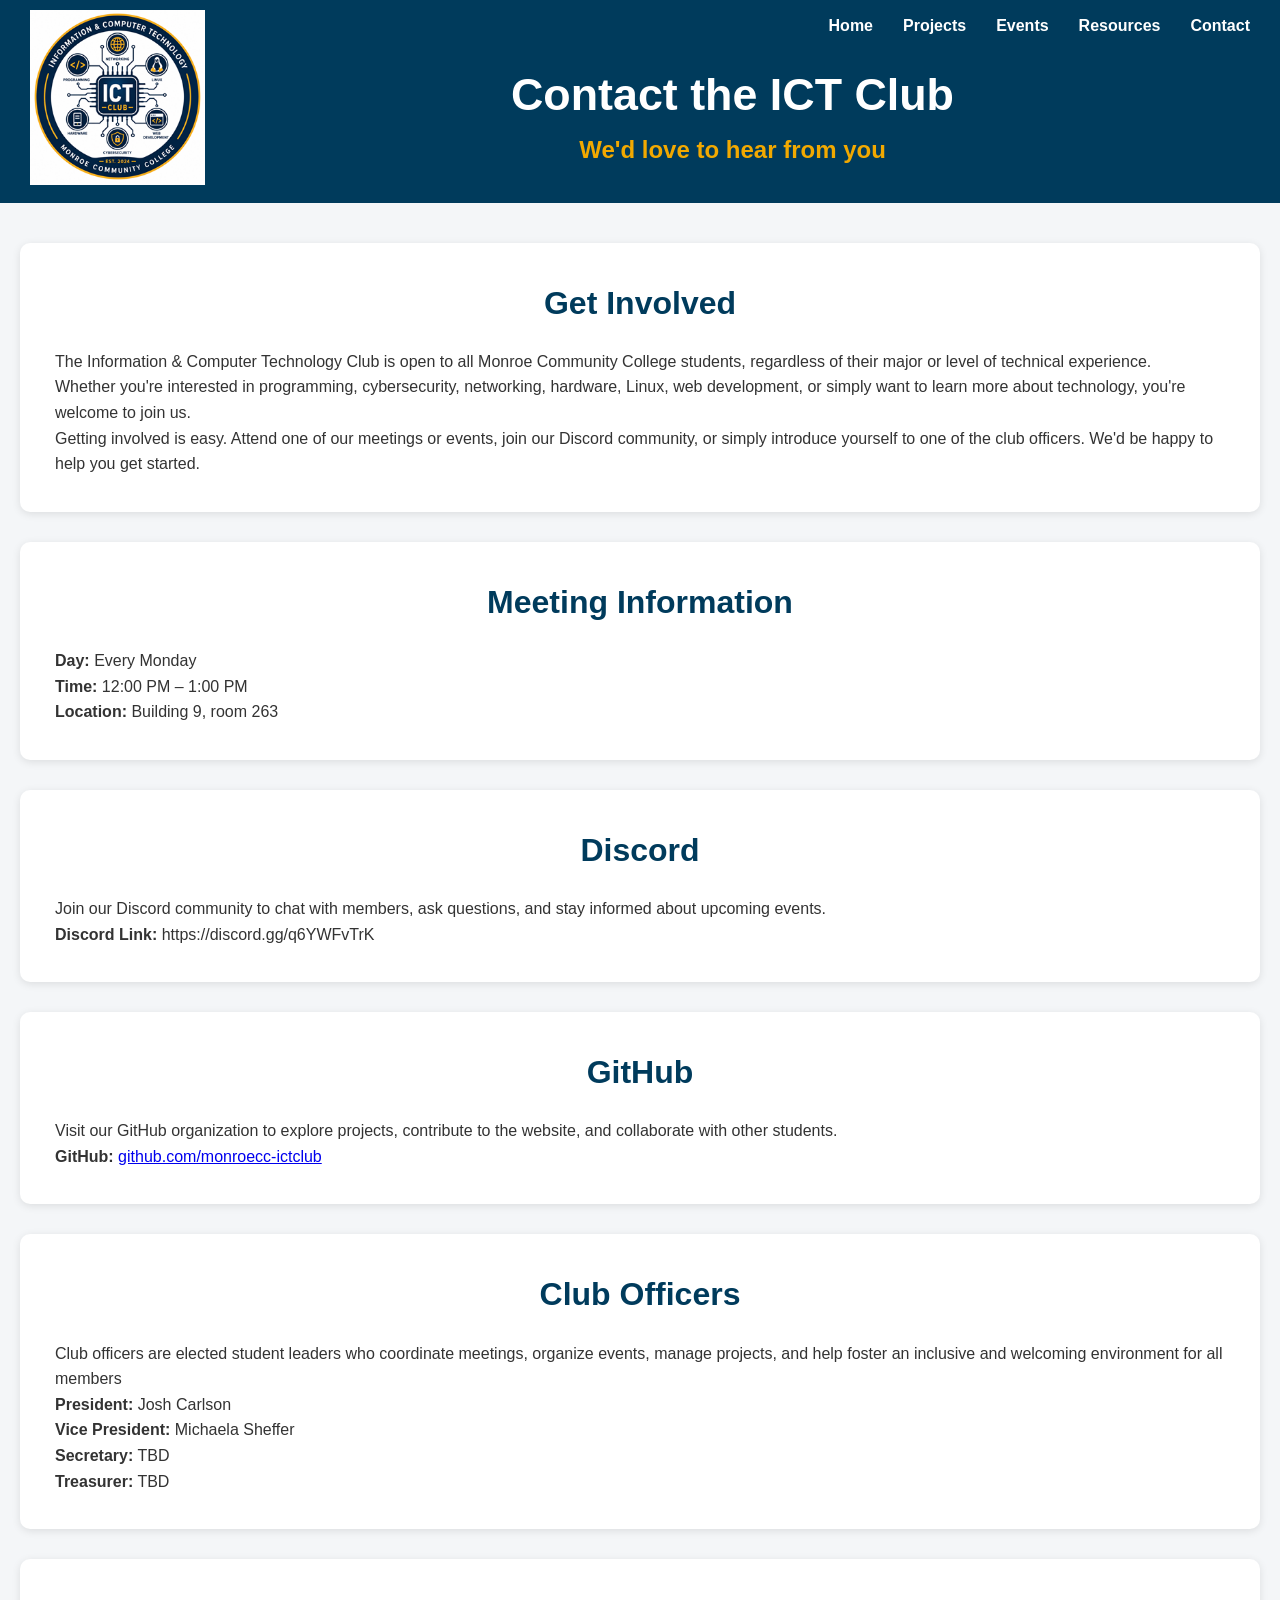
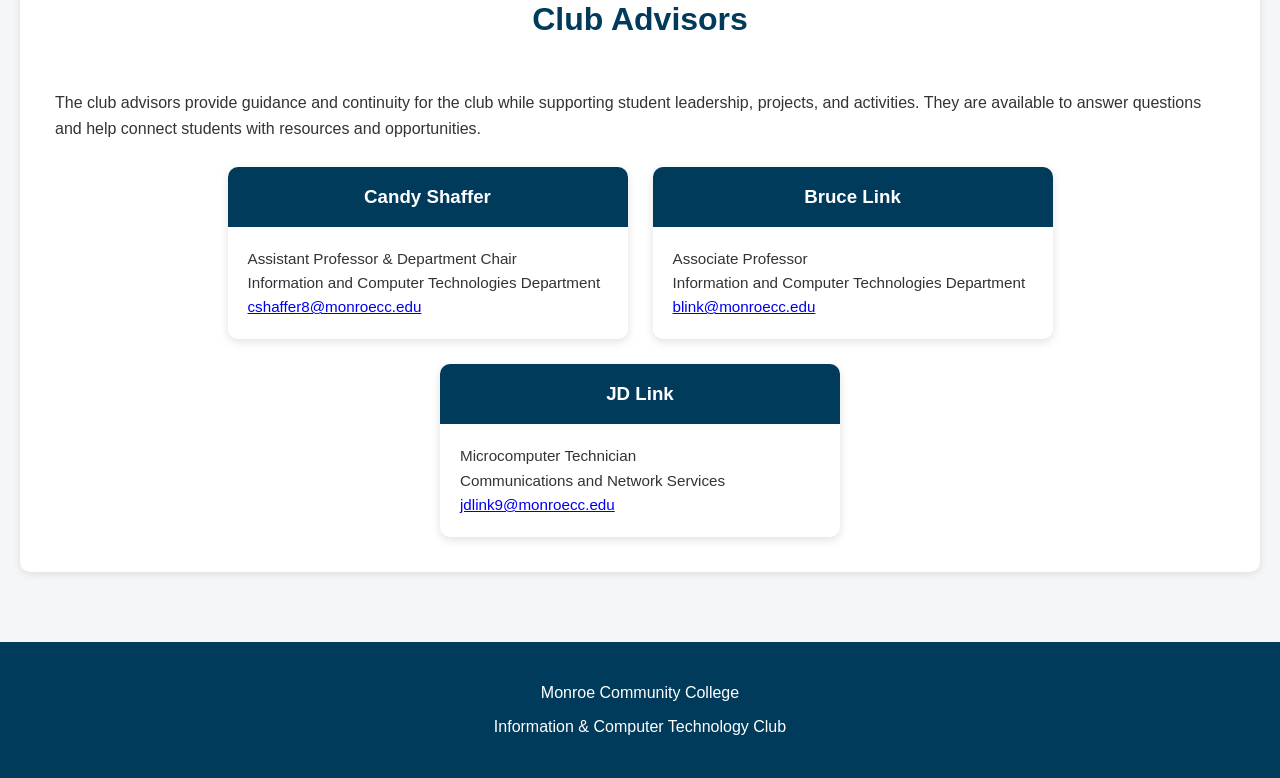
==== contact.html @ a5f33653 "Revise contact.html with updated information Updated contact page with new club officer names and Di" ====
<!DOCTYPE html>

<!--
===========================================================
FILE:       contact.html

DESCRIPTION:
    Contact page for the Monroe Community College
    Information & Computer Technology Club website.

    Provides information on how to get involved with
    the club, including meeting information, Discord,
    GitHub, club officers, and faculty advisors.

AUTHOR:
    Monroe Community College
    Information & Computer Technology Club

===========================================================
-->

<html lang="en">

<head>
    <meta charset="UTF-8">
    <meta name="viewport" content="width=device-width, initial-scale=1.0">
    <title>Contact - ICT Club</title>
    <link rel="stylesheet" href="styles.css">
</head>

<body>
    <header>
        <div class="header-layout">
            <div class="logo">
                <a href="index.html">
                    <img src="images/ict_club_logo.png" alt="ICT Club Logo">
                </a>
            </div>

            <div class="header-content">
                <nav>
                    <ul class="nav-links">
                        <li><a href="index.html">Home</a></li>
                        <li><a href="projects.html">Projects</a></li>
                        <li><a href="events.html">Events</a></li>
                        <li><a href="resources.html">Resources</a></li>
                        <li><a href="contact.html">Contact</a></li>
                    </ul>
                </nav>

                <div class="hero">
                    <h1>Contact the ICT Club</h1>
                    <h2>We'd love to hear from you</h2>
                </div>
            </div>
        </div>
    </header>

    <main>
        <section class="section-box">
            <h2>Get Involved</h2>
            <p>
                The Information & Computer Technology Club is open to all
                Monroe Community College students, regardless of their major
                or level of technical experience.
            </p>
            <p>
                Whether you're interested in programming, cybersecurity,
                networking, hardware, Linux, web development, or simply want
                to learn more about technology, you're welcome to join us.
            </p>
            <p>
                Getting involved is easy. Attend one of our meetings or
                events, join our Discord community, or simply introduce
                yourself to one of the club officers. We'd be happy to help
                you get started.
            </p>
        </section>

        <section class="section-box">
            <h2>Meeting Information</h2>
            <p>
                <strong>Day:</strong> Every Monday
            </p>
            <p>
                <strong>Time:</strong> 12:00 PM – 1:00 PM
            </p>
            <p>
                <strong>Location:</strong> Building 9, room 263
            </p>
        </section>

        <section class="section-box">
            <h2>Discord</h2>
            <p>
                Join our Discord community to chat with members, ask
                questions, and stay informed about upcoming events.
            </p>
            <p>
                <strong>Discord Link:</strong> https://discord.gg/q6YWFvTrK
            </p>
        </section>

        <section class="section-box">
            <h2>GitHub</h2>
            <p>
                Visit our GitHub organization to explore projects,
                contribute to the website, and collaborate with other
                students.
            </p>
            <p>
                <strong>GitHub:</strong>
                <a href="https://github.com/monroecc-ictclub">
                    github.com/monroecc-ictclub
                </a>
            </p>
        </section>

        <section class="section-box">
            <h2>Club Officers</h2>
            <p>
                Club officers are elected student leaders who coordinate meetings, organize events,
                manage projects, and help foster an inclusive and welcoming environment for all members
            </p>
            <p>
                <strong>President:</strong>
                Josh Carlson
            </p>
            <p>
                <strong>Vice President:</strong>
                Michaela Sheffer
            </p>
            <p>
                <strong>Secretary:</strong>
                TBD
            </p>
            <p>
                <strong>Treasurer:</strong>
                TBD
            </p>
        </section>

        <section class="section-box">
            <div class="card-container">

                <h2>Club Advisors</h2>
                <p>
                    The club advisors provide guidance and continuity for the club while
                    supporting student leadership, projects, and activities. They are available
                    to answer questions and help connect students with resources and opportunities.
                </p>

                <div class="card card-wide">
                    <h3>Candy Shaffer</h3>
                    <p>
                        Assistant Professor & Department Chair<br>
                        Information and Computer Technologies Department<br>
                        <a href="mailto:cshaffer8@monroecc.edu">
                            cshaffer8@monroecc.edu
                        </a>
                </div>
                <div class="card card-wide">
                    <h3>Bruce Link</h3>
                    <p>
                        Associate Professor<br>
                        Information and Computer Technologies Department <br>
                        <a href="mailto:blink@monroecc.edu">
                            blink@monroecc.edu
                        </a>
                </div>
                <div class="card card-wide">
                    <h3>JD Link</h3>
                    <p>
                        Microcomputer Technician<br>
                        Communications and Network Services<br>
                        <a href="mailto:jdlink9@monroecc.edu">
                            jdlink9@monroecc.edu
                        </a>
                </div>
            </div>

        </section>
    </main>

    <footer>
        <p>
            Monroe Community College
        </p>
        <p>
            Information &amp; Computer Technology Club
        </p>
    </footer>
</body>

</html>
---- styles.css ----
/*==========================================================
FILE:       styles.css

DESCRIPTION:
    Cascading Style Sheet (CSS) for the Monroe Community
    College Information & Computer Technology Club website.

    This file defines the visual appearance of the website,
    including layout, colors, typography, navigation,
    buttons, cards, responsive design, and page formatting.

NOTES:
    - Keep related styles grouped together.
    - Add new sections using the standard comment format.
    - Update existing styles when possible rather than
      creating duplicate rules.

AUTHOR:
    Monroe Community College
    Information & Computer Technology Club

==========================================================*/


/*==================================================
    General Styles
==================================================*/
* {
    margin: 0;
    padding: 0;
    box-sizing: border-box;
}

/* Defines the formatting of the page body */
body {
    font-family: Arial, Helvetica, sans-serif;
    background-color: #F4F6F8;
    color: #333333;
    line-height: 1.6;
}

/* Defines the formatting of page sections */
main {
    max-width: 1400px;
    margin: 0 auto;
    padding: 40px 20px;
}

/* Defines the formatting of section areas */
section {
    margin-bottom: 60px;
}

/*==================================================
    Header

    Defines the website header displayed at
    the top of each page.
==================================================
*/

/* Defines the formatting of level 1, 2, and 3 headings */
h1,
h2,
h3 {
    color: #003B5C;
}

/* Defines the formatting of level 2 headings */
h2 {
    margin-bottom: 20px;
    font-size: 2rem;
    text-align: center;
}

/*==================================================
    Header
==================================================*/

/* Defines the formatting of the website header */
header {
    background-color: #003B5C;
    color: white;
    padding: 10px 30px 10px 30px;
}

/* Defines the formatting of headings within the website header */
header h1,
header h2,
header p {
    color: white;
}

/*==================================================
    Header Layout

    Defines the layout of the logo,
    navigation, and hero section within
    the page header.
==================================================*/

/* Defines the overall header layout */
.header-layout {
    display: flex;
    align-items: center;
    gap: 10px;
}

/* Defines the logo container */
.logo {
    flex: 0 0 auto;
}

/* Defines the logo image size */
.logo img {
    width: 175px;
    height: auto;
}

/* Defines the header content area */
.header-content {
    flex: 1;
}

/*==================================================
    Navigation

    Defines the formatting of the website
    navigation menu.
==================================================*/

/* Defines the formatting of the navigation bar */
nav {
    display: flex;
    justify-content: flex-end;
    margin-bottom: 20px;
}

/* Defines the formatting of the navigation link list */
.nav-links {
    list-style: none;
    display: flex;
    gap: 30px;
}

/* Defines the formatting of navigation links */
.nav-links a {
    color: white;
    text-decoration: none;
    font-weight: bold;
    transition: color 0.3s;
}

/* Defines the hover effect for navigation links */
.nav-links a:hover {
    color: #F2A900;
}

/*==================================================
    Hero Section
==================================================*/

/* Defines the formatting within the hero section */
.hero {
    text-align: center;
}

/* Defines the formatting of level 1 headings within the hero section */
.hero h1 {
    font-size: 2.8rem;
    margin-bottom: 1px;
}

/* Defines the formatting of level 2 headings within the hero section */
.hero h2 {
    color: #F2A900;
    font-size: 1.5rem;
}



/*==================================================
    Information Cards
==================================================*/

/* Defines the formatting of the card container */
.card-container {
    display: flex;
    flex-wrap: wrap;
    justify-content: center;
    gap: 25px;
}

/* Defines the formatting of a standard information card */
.card {
    flex: 1 1 320px;
    max-width: 320px;
    background: white;
    border-radius: 10px;
    box-shadow: 0 3px 10px rgba(0, 0, 0, .12);
    overflow: hidden;
    transition: transform .25s, box-shadow .25s;
}

/* Defines the formatting of a wide information card */
.card-wide {
    flex: 1 1 400px;
    max-width: 400px;
    background: white;
    border-radius: 10px;
    box-shadow: 0 3px 10px rgba(0, 0, 0, .12);
    overflow: hidden;
    transition: transform .25s,
        box-shadow .25s;
}


/* Defines the hover effect for information cards */
.card:hover {
    transform: translateY(-15px);
    box-shadow: 0 8px 18px rgba(0, 0, 0, .18);
}

/* Defines the formatting of level 3 headings within a card */
.card h3 {
    background-color: #003B5C;
    color: white;
    padding: 15px;
    text-align: center;
}

/* Defines the formatting of paragraphs within a card */
.card p {
    padding: 20px;
    font-size: .95rem;
}

/*==================================================
    Section Box
==================================================*/
.section-box {
    background: white;
    padding: 35px;
    margin-bottom: 30px;
    border-radius: 10px;
    box-shadow: 0 2px 8px rgba(0, 0, 0, .10);
}

/*==================================================
    Projects Section
==================================================*/
#projects {
    background: white;
    padding: 35px;
    border-radius: 10px;
    box-shadow: 0 2px 8px rgba(0, 0, 0, .10);
    text-align: center;
}

/*==================================================
    Events Section
==================================================*/
#events {
    background: white;
    padding: 35px;
    border-radius: 10px;
    box-shadow: 0 2px 8px rgba(0, 0, 0, .10);
    text-align: center;
}

/*==================================================
    Footer
==================================================*/
footer {
    background-color: #003B5C;
    color: white;
    text-align: center;
    padding: 30px;
}

footer p {
    margin: 8px 0;
}

/*==================================================
    Responsive Layout
==================================================*/
@media (max-width: 900px) {
    nav {
        flex-direction: column;
        gap: 20px;
    }

    .nav-links {
        flex-wrap: wrap;
        justify-content: center;
        gap: 15px;
    }

    .hero h1 {
        font-size: 2.2rem;
    }

    .hero h2 {
        font-size: 1.6rem;
    }

    .card {
        width: 100%;
    }
}


/*==================================================
    Accordion Components
==================================================*/

/* Defines the overall accordion container  */
.accordion
{
    background: white;
    margin-bottom: 10px;
    border-radius: 10px;
    box-shadow: 0 2px 8px rgba(0, 0, 0, .10);
    overflow: hidden;
}

/* Indents nested accordions */
.accordion .accordion
{
    margin-top: 15px;
    margin-left: 40px;
}

/* Changes cursor to pointer on hover */
.accordion summary
{
    cursor: pointer;
}

/* Defines formatting for accordion summary */
.accordion-summary
{
    width: 100%;
    padding: 15px 20px;
    font-size: 1.1rem;
    font-weight: bold;
    background-color: #F4F6F8;
}

/* Defines formatting for accordion when hovering over summary */
.accordion summary:hover
{
    background-color: #87898a;
}

/* Defines formatting for accordion title */
.accordion-title
{
    font-weight: bold;
}

/* Defines formatting for event date */
.event-date
{
    white-space: nowrap;
    font-weight: bold;
}

/* Defines formatting for event title */
.event-title
{
    font-weight: bold;
    padding-left: 50px;
    white-space: nowrap;    
}

/* Defines formatting for event content */
.event-content
{
    padding: 20px;
}

/* Defines formatting for level 3 headings */
.event-content h3
{
    margin-top: 24px;
    margin-bottom: 10px;
}

/* Defines formatting for paragraphs within event content  */
.event-content p
{
    margin-bottom: 12px;
}

/* Defines formatting for unordered lists within event content  */
.event-content ul
{
    margin-left: 25px;
    margin-bottom: 20px;
}

/* Defines formatting for list items within event content */
.event-content li
{
    margin-bottom: 6px;
}
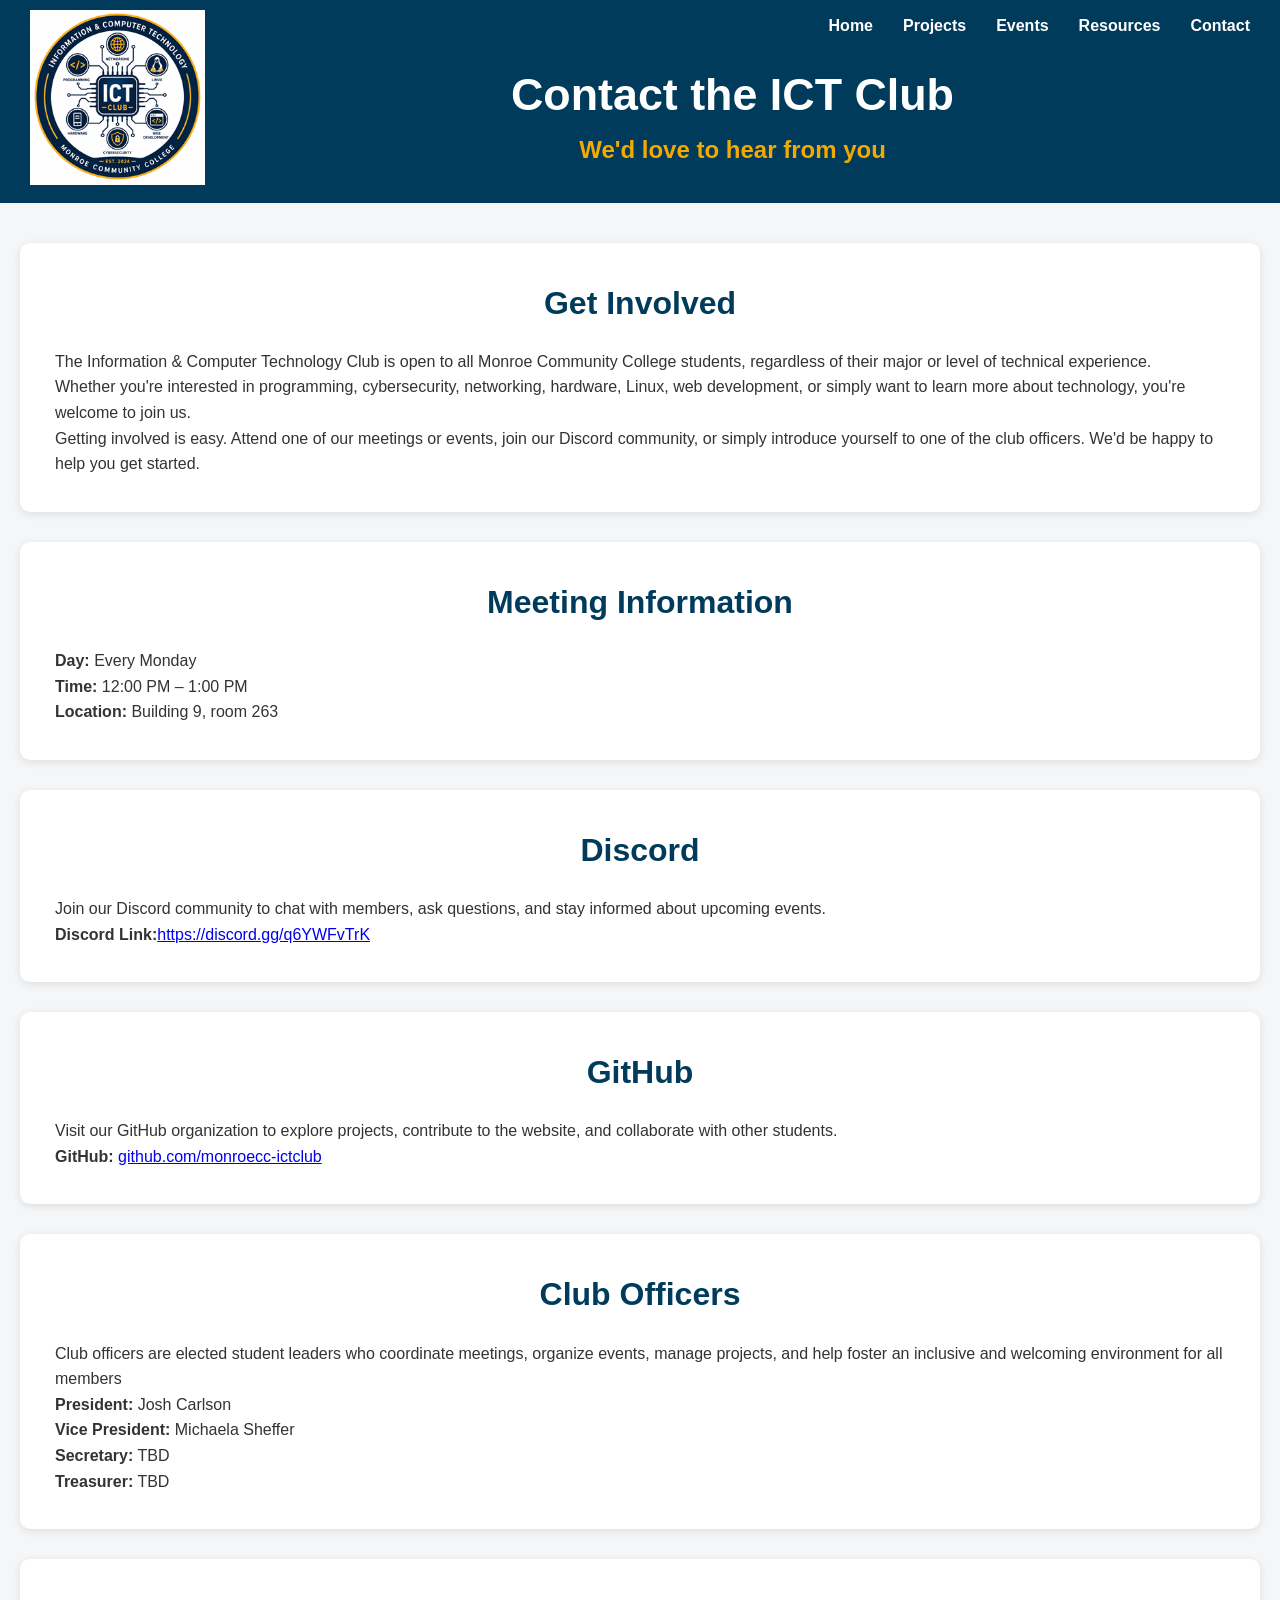
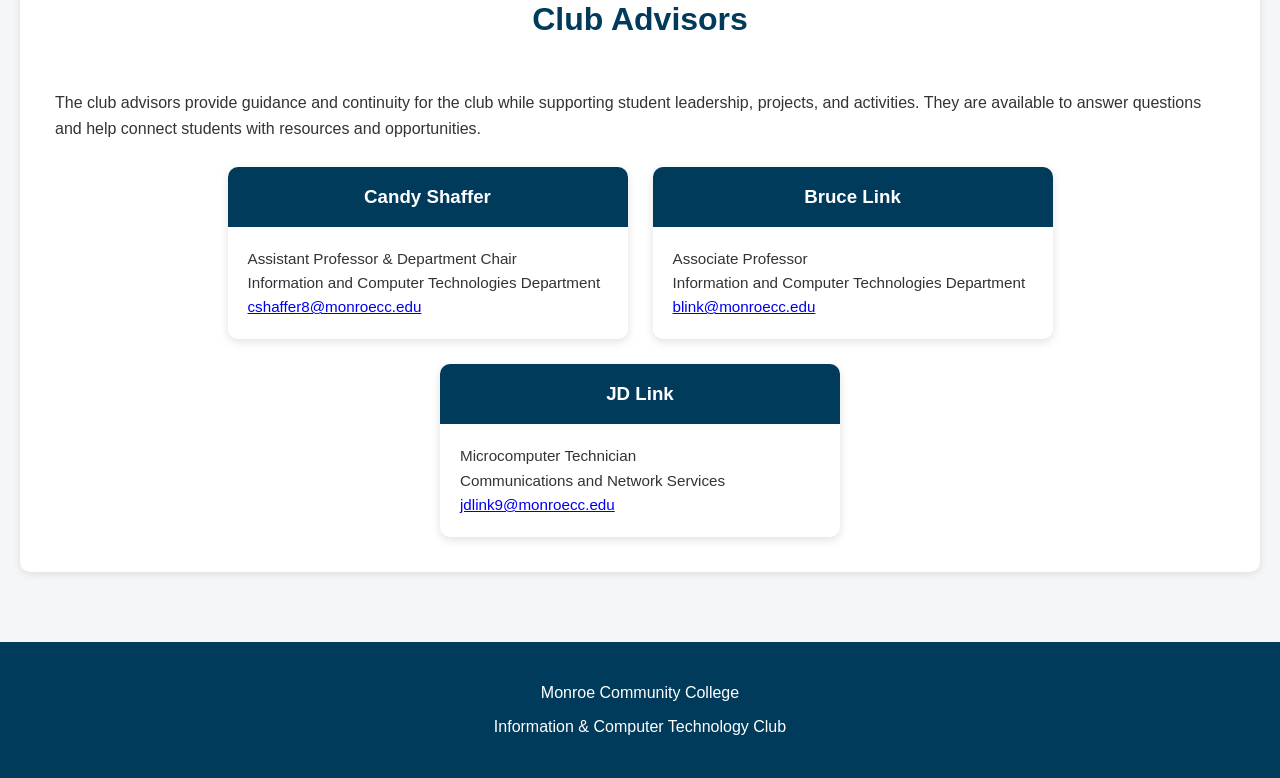
==== commit 191f0e56: "Make Discord link clickable" ====
--- a/contact.html
+++ b/contact.html
@@ -97,7 +97,8 @@
                 questions, and stay informed about upcoming events.
             </p>
             <p>
-                <strong>Discord Link:</strong> https://discord.gg/q6YWFvTrK
+                <strong>Discord Link:</strong><a href="https://discord.gg/q6YWFvTrK">https://discord.gg/q6YWFvTrK</a>
+
             </p>
         </section>
 
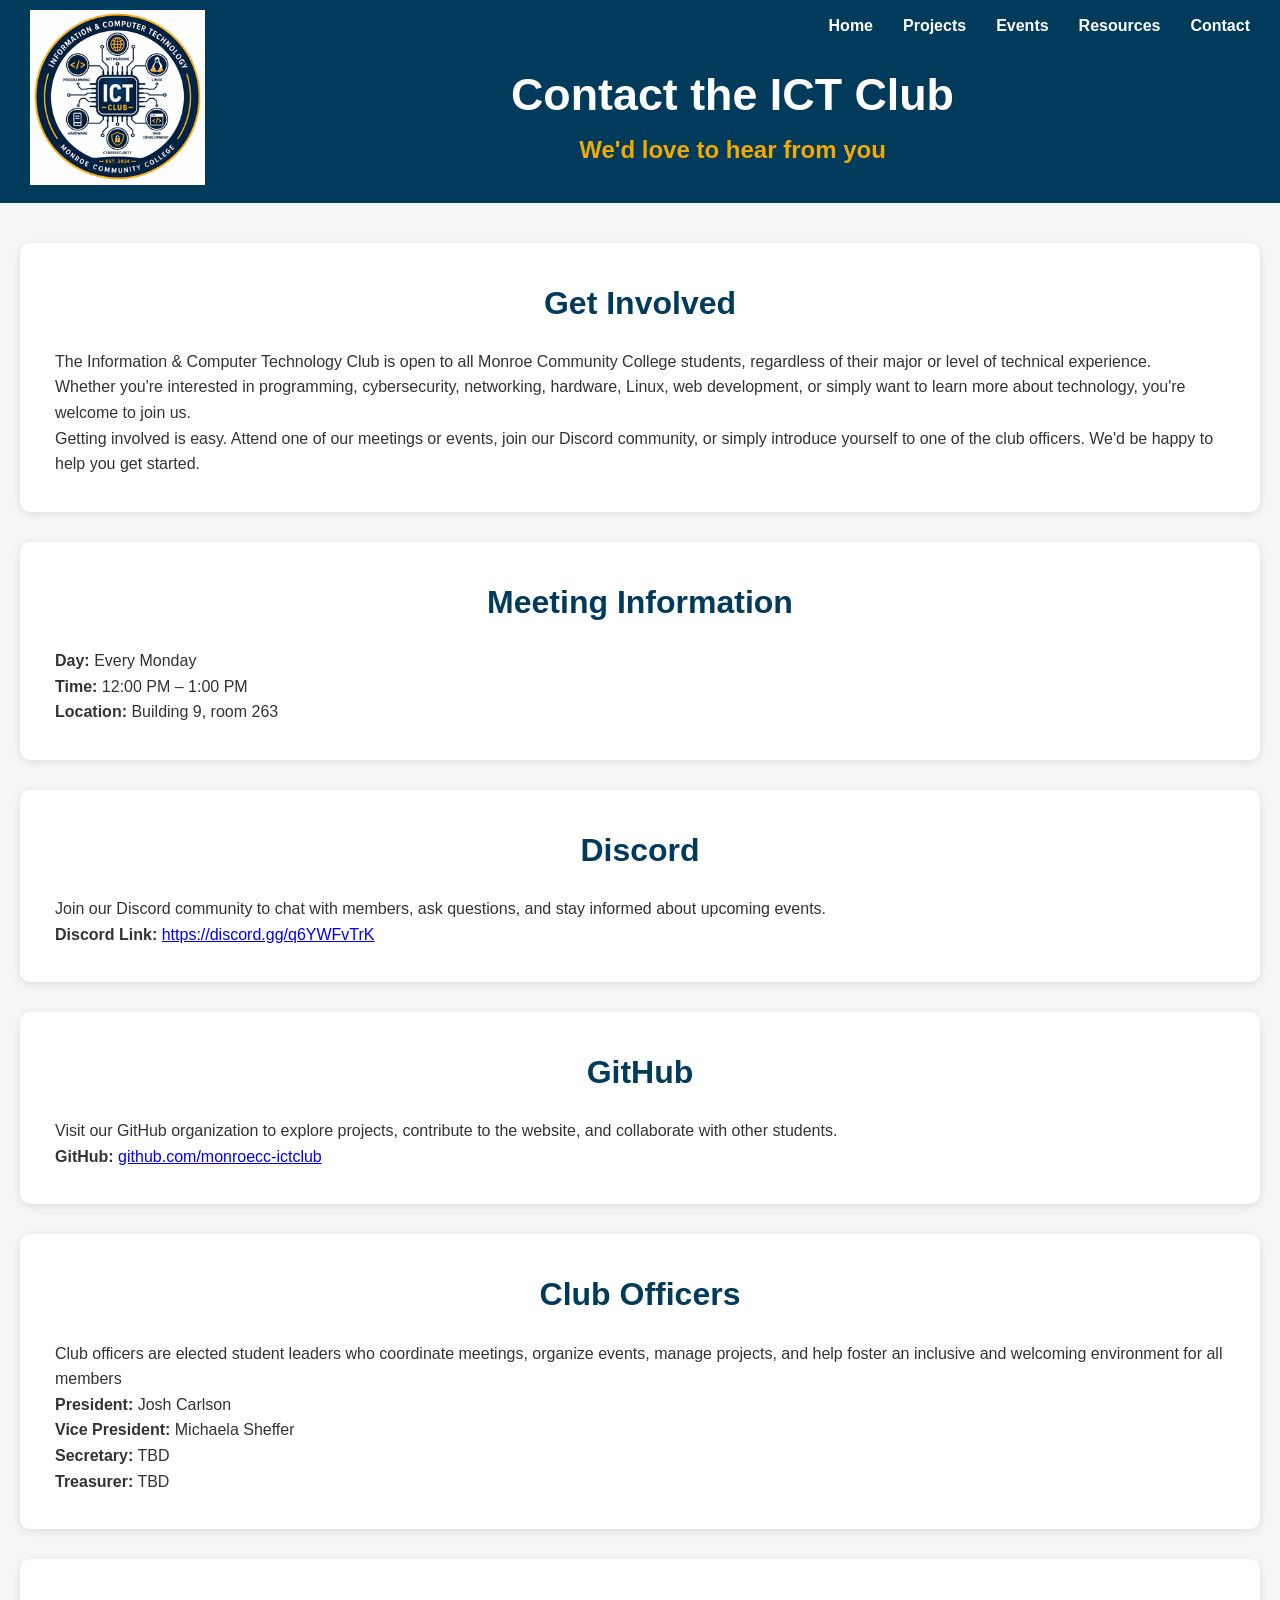
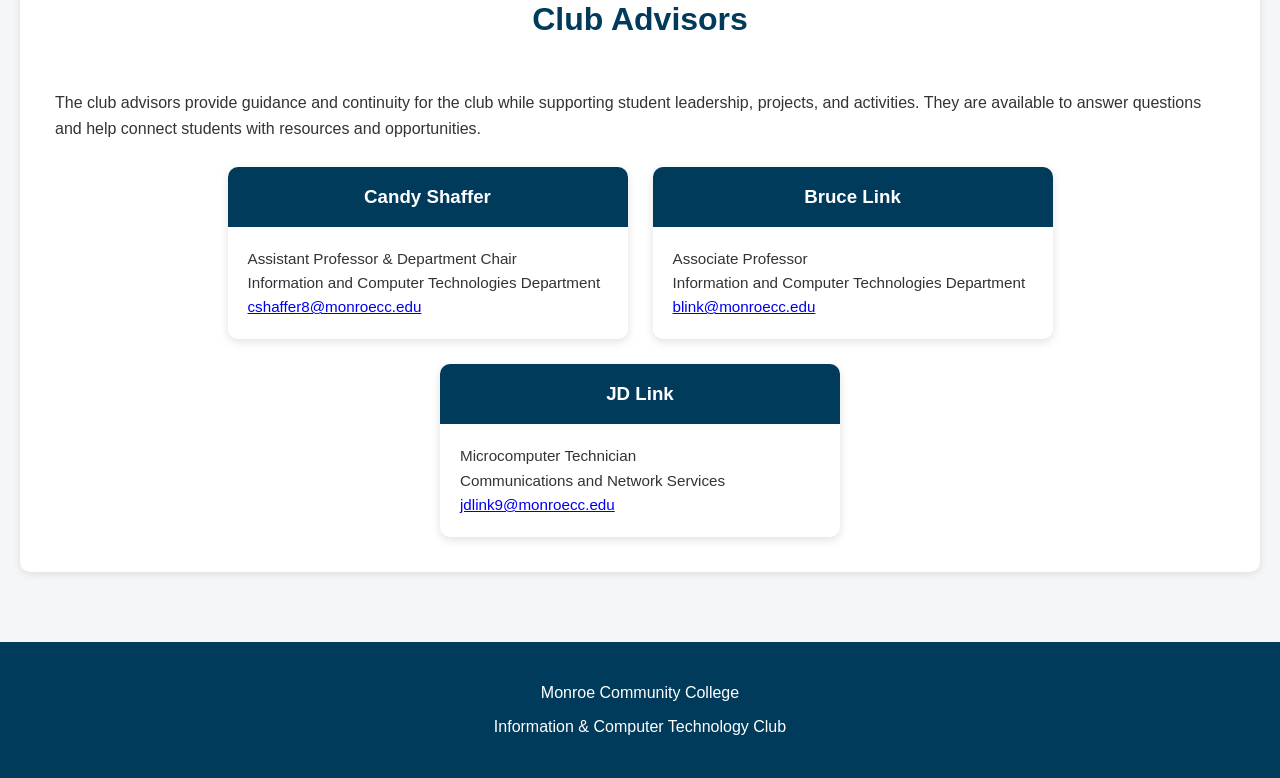
==== commit c3e424bd: "Add space to discord line Restored original content and structure of contact.html." ====
--- a/contact.html
+++ b/contact.html
@@ -97,7 +97,7 @@
                 questions, and stay informed about upcoming events.
             </p>
             <p>
-                <strong>Discord Link:</strong><a href="https://discord.gg/q6YWFvTrK">https://discord.gg/q6YWFvTrK</a>
+                <strong>Discord Link: </strong><a href="https://discord.gg/q6YWFvTrK">https://discord.gg/q6YWFvTrK</a>
 
             </p>
         </section>
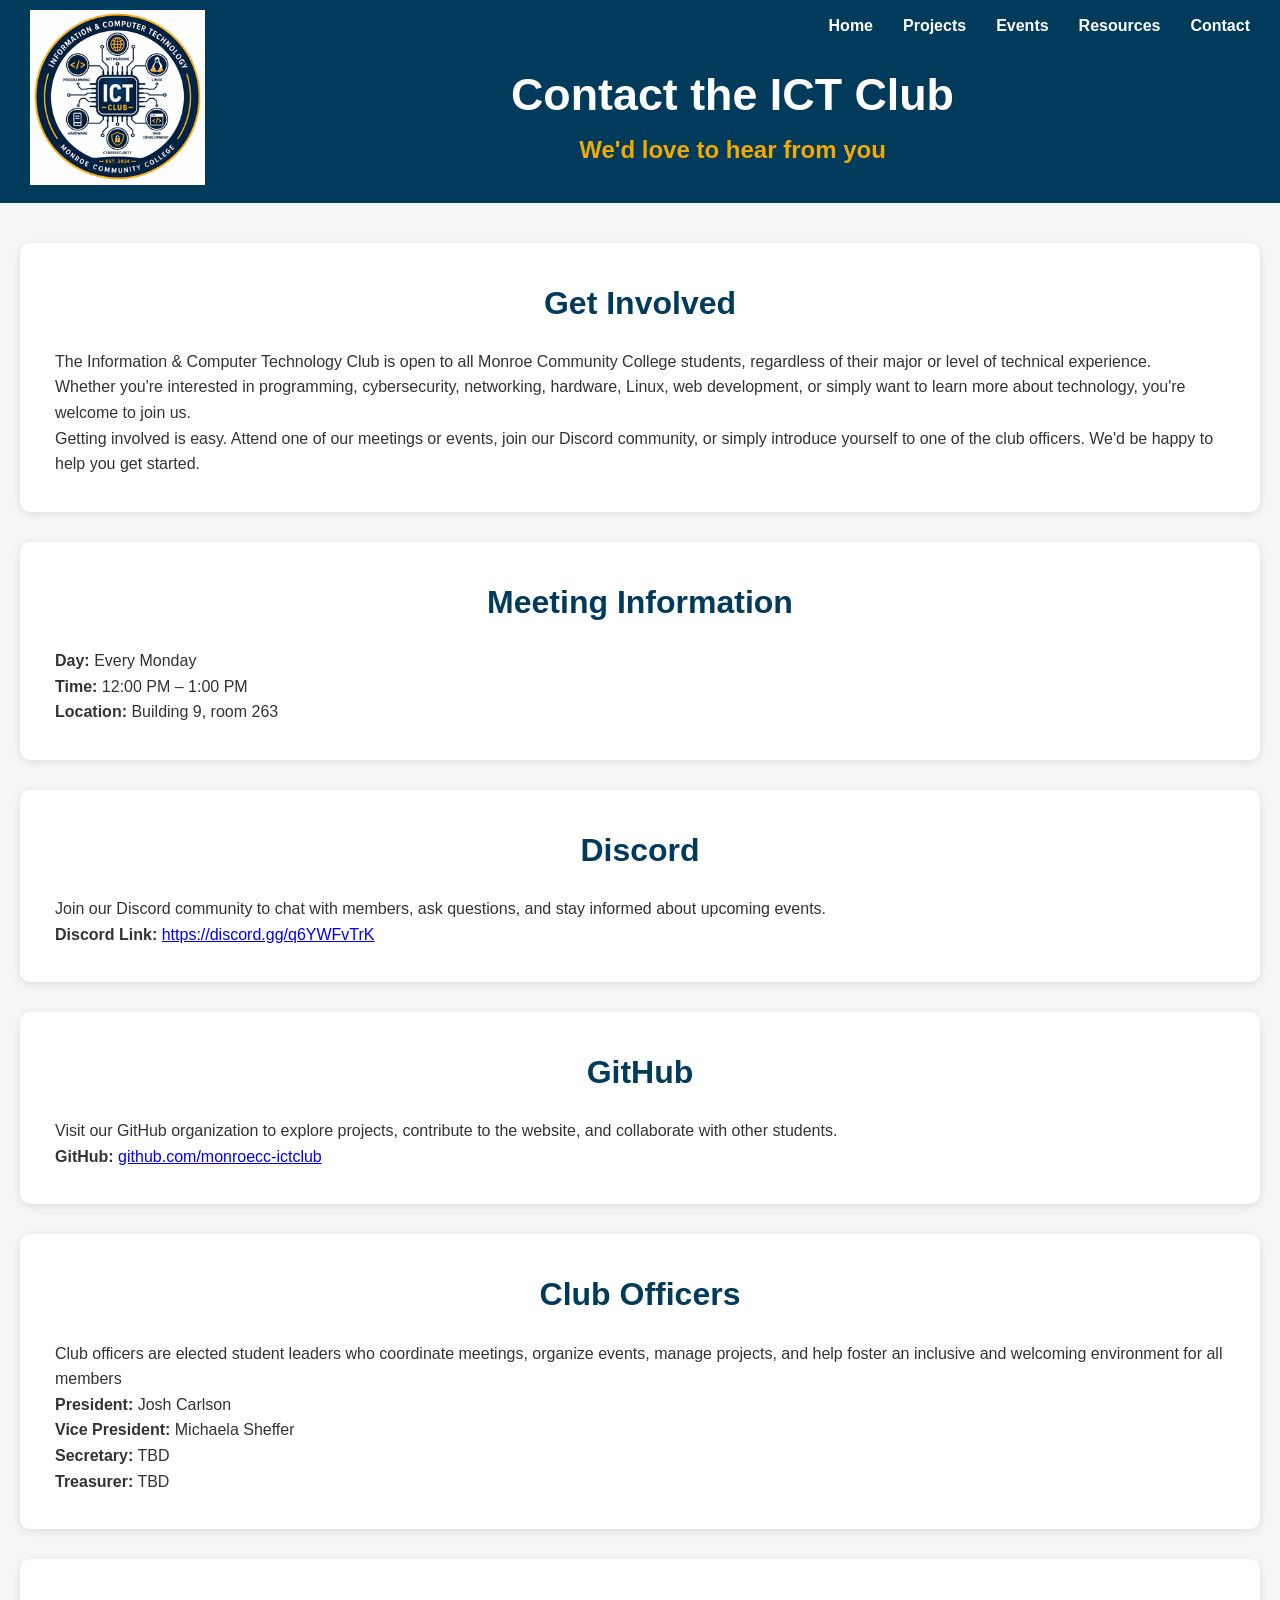
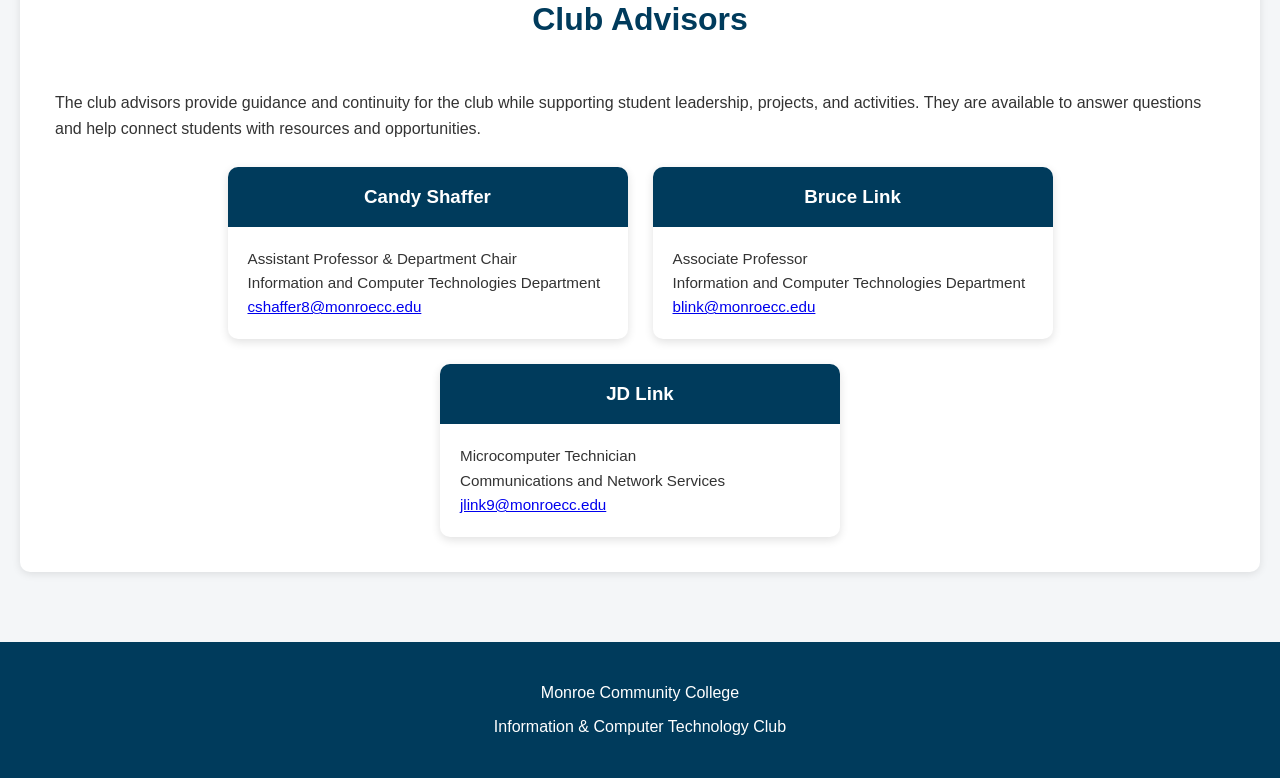
==== commit 8cd77bb2: "Fixed JD email" ====
--- a/contact.html
+++ b/contact.html
@@ -175,7 +175,7 @@
                         Microcomputer Technician<br>
                         Communications and Network Services<br>
                         <a href="mailto:jdlink9@monroecc.edu">
-                            jdlink9@monroecc.edu
+                            jlink9@monroecc.edu
                         </a>
                 </div>
             </div>
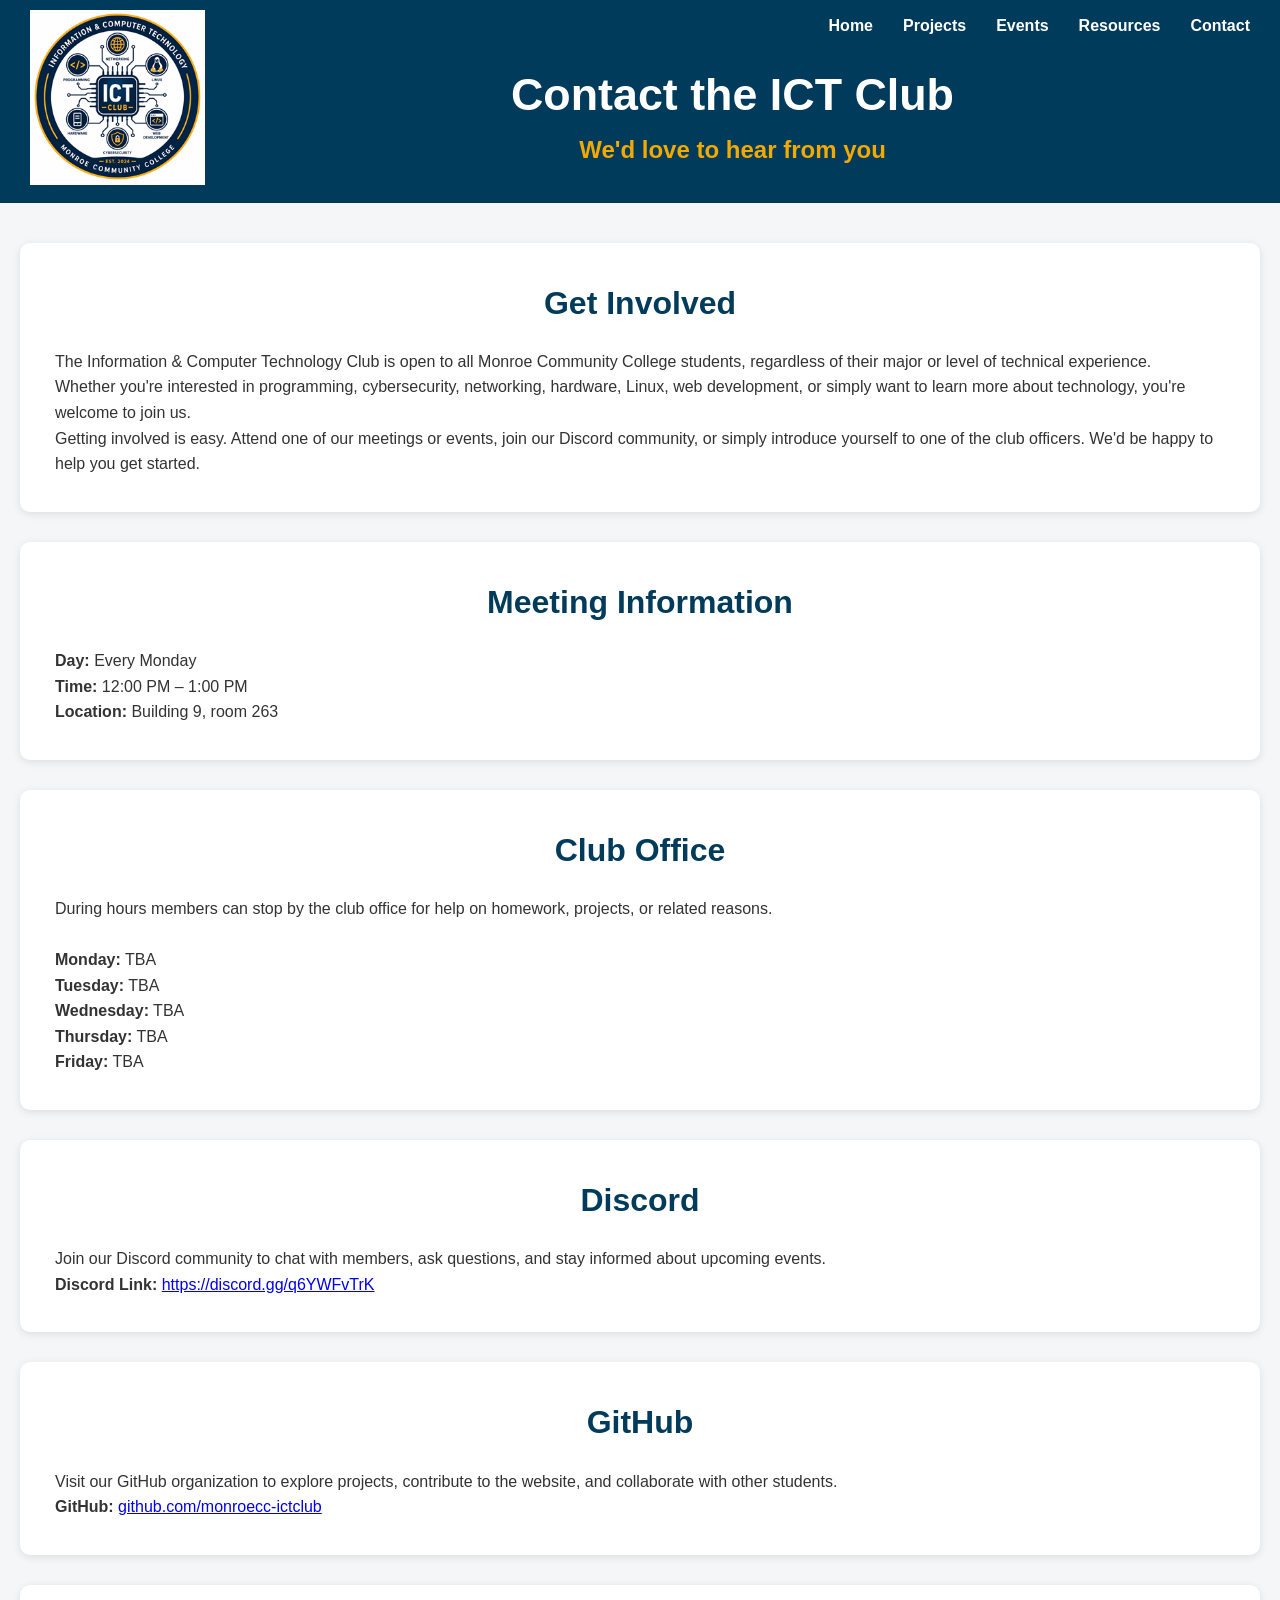
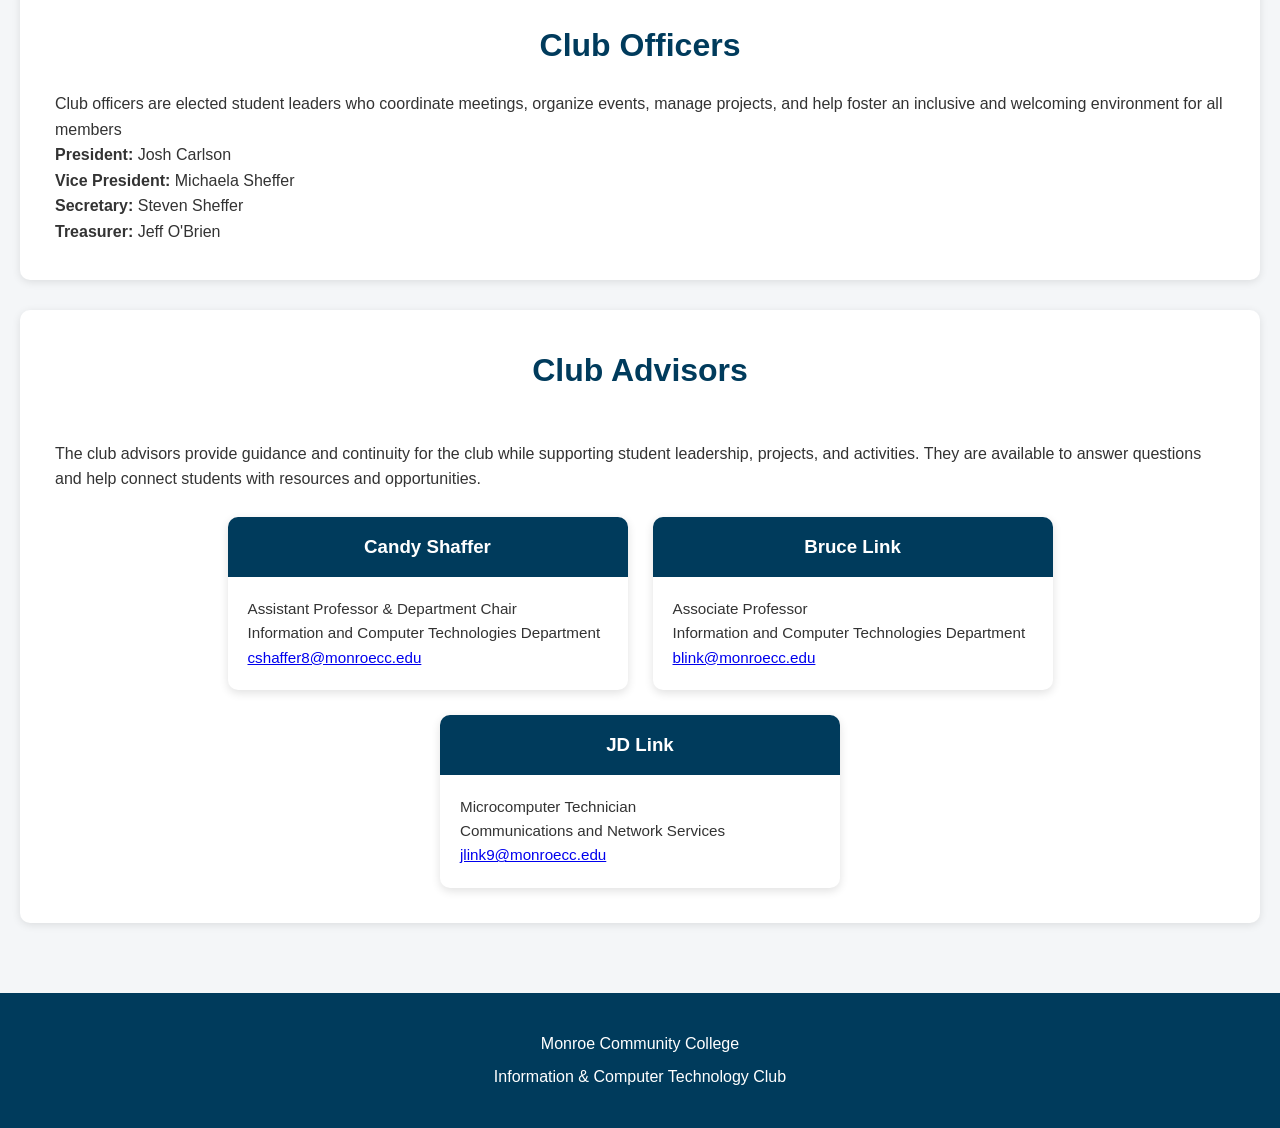
==== commit e8d4f282: "Updating the event tab, adding office hours to the contact tab although they'll be TBA for now, addi" ====
--- a/contact.html
+++ b/contact.html
@@ -90,6 +90,26 @@
             </p>
         </section>
 
+	<section class="section-box">
+		<h2>Club Office</h2>
+		<p>
+		During hours members can stop by the club office for help on
+		homework, projects, or related reasons.
+		</p><br>
+
+		<p>
+		<strong>Monday:</strong> TBA
+		<br>
+		<strong>Tuesday:</strong> TBA
+		<br>
+		<strong>Wednesday:</strong> TBA
+		<br>
+		<strong>Thursday:</strong> TBA
+		<br>
+		<strong>Friday:</strong> TBA
+		</p>
+	</section>
+
         <section class="section-box">
             <h2>Discord</h2>
             <p>
@@ -133,11 +153,11 @@
             </p>
             <p>
                 <strong>Secretary:</strong>
-                TBD
+                Steven Sheffer
             </p>
             <p>
                 <strong>Treasurer:</strong>
-                TBD
+                Jeff O'Brien
             </p>
         </section>
 
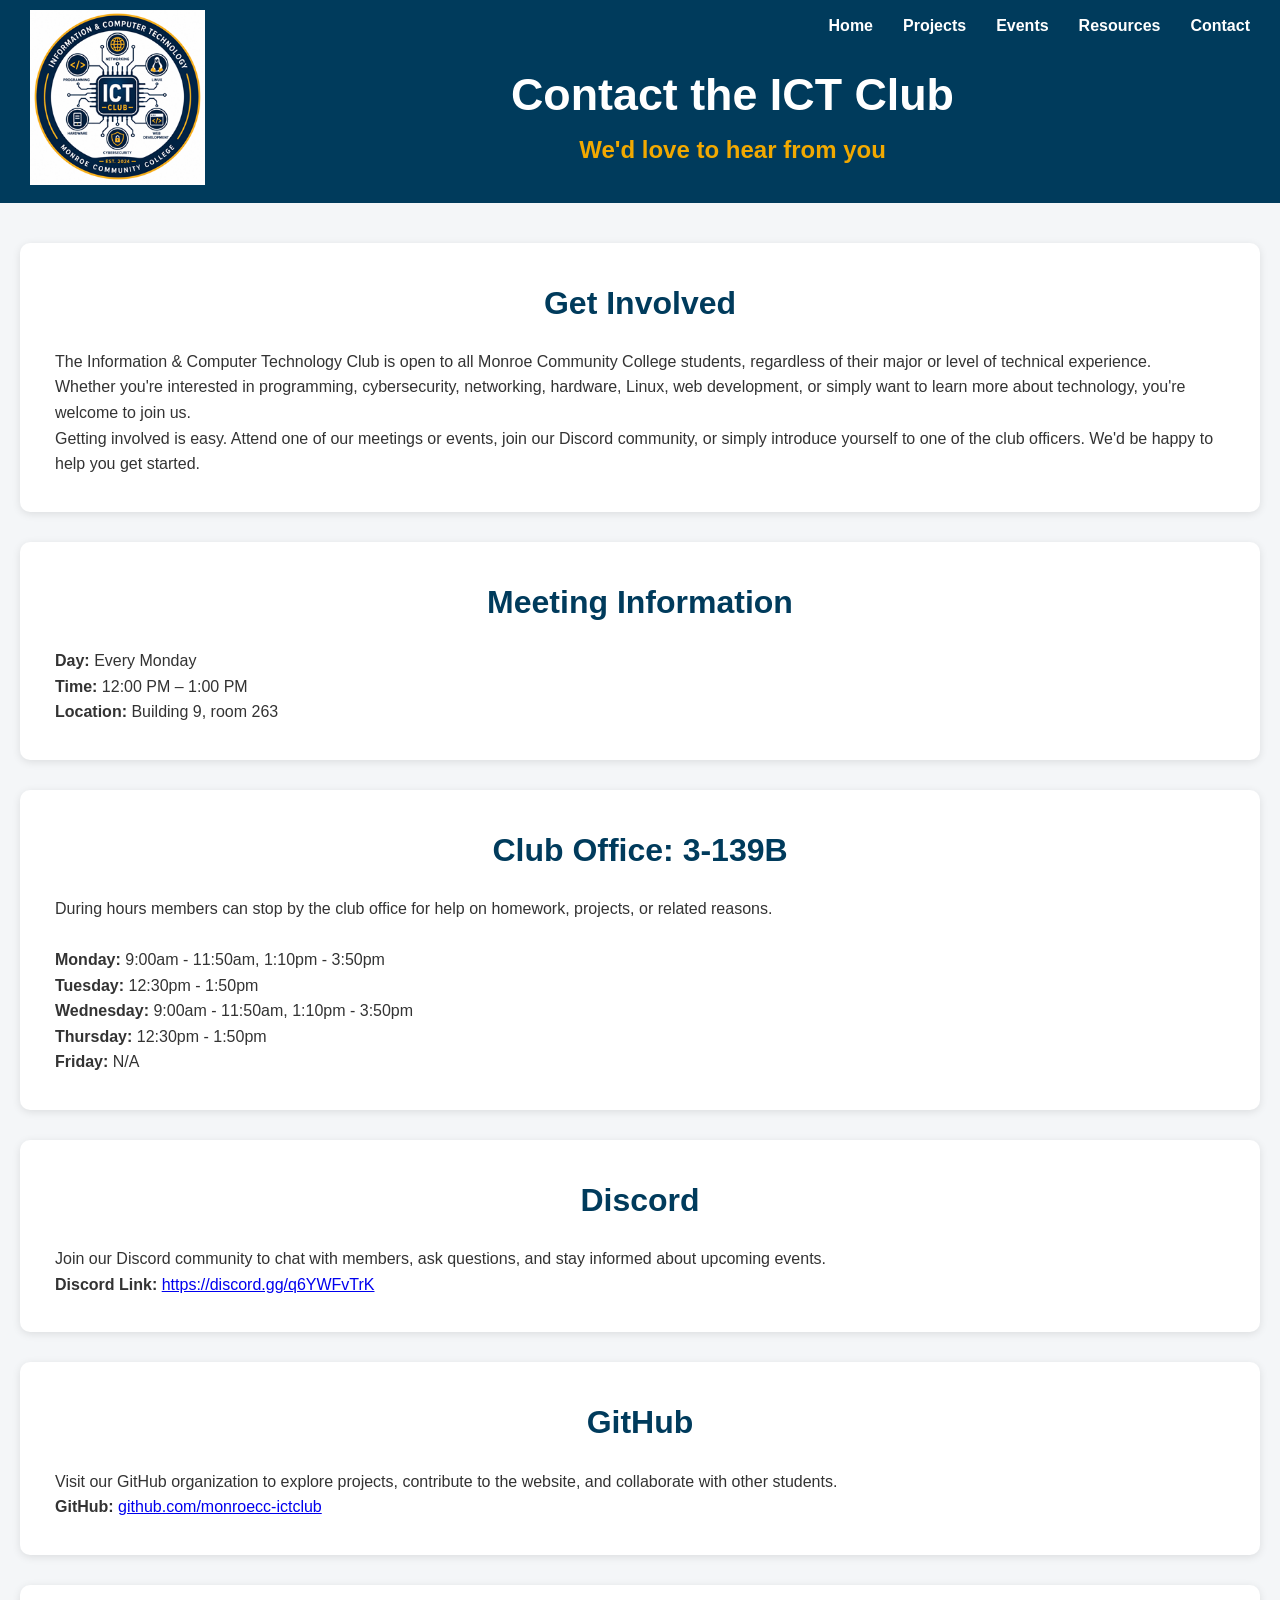
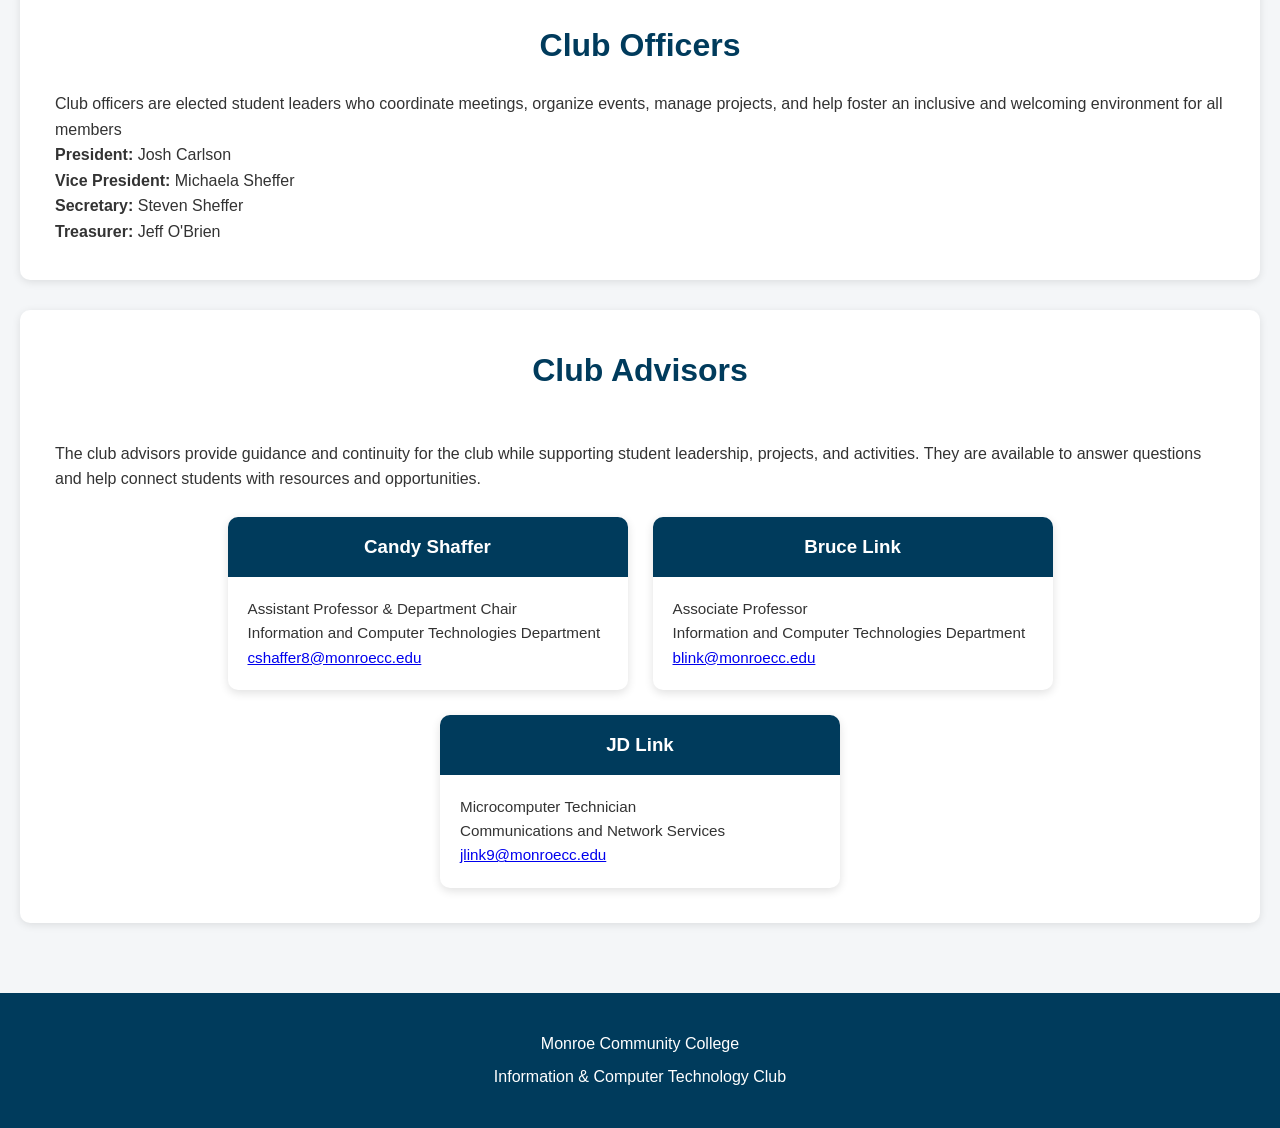
==== commit a600b803: "Added in office hours and the office number" ====
--- a/contact.html
+++ b/contact.html
@@ -91,22 +91,21 @@
         </section>
 
 	<section class="section-box">
-		<h2>Club Office</h2>
+		<h2>Club Office: 3-139B</h2>
 		<p>
 		During hours members can stop by the club office for help on
 		homework, projects, or related reasons.
 		</p><br>
-
 		<p>
-		<strong>Monday:</strong> TBA
-		<br>
-		<strong>Tuesday:</strong> TBA
-		<br>
-		<strong>Wednesday:</strong> TBA
-		<br>
-		<strong>Thursday:</strong> TBA
-		<br>
-		<strong>Friday:</strong> TBA
+		<strong>Monday:</strong> 9:00am - 11:50am, 1:10pm - 3:50pm
+		<br>
+		<strong>Tuesday:</strong> 12:30pm - 1:50pm
+		<br>
+		<strong>Wednesday:</strong> 9:00am - 11:50am, 1:10pm - 3:50pm
+		<br>
+		<strong>Thursday:</strong> 12:30pm - 1:50pm
+		<br>
+		<strong>Friday:</strong> N/A
 		</p>
 	</section>
 
@@ -194,7 +193,7 @@
                     <p>
                         Microcomputer Technician<br>
                         Communications and Network Services<br>
-                        <a href="mailto:jdlink9@monroecc.edu">
+                        <a href="mailto:jlink9@monroecc.edu">
                             jlink9@monroecc.edu
                         </a>
                 </div>
